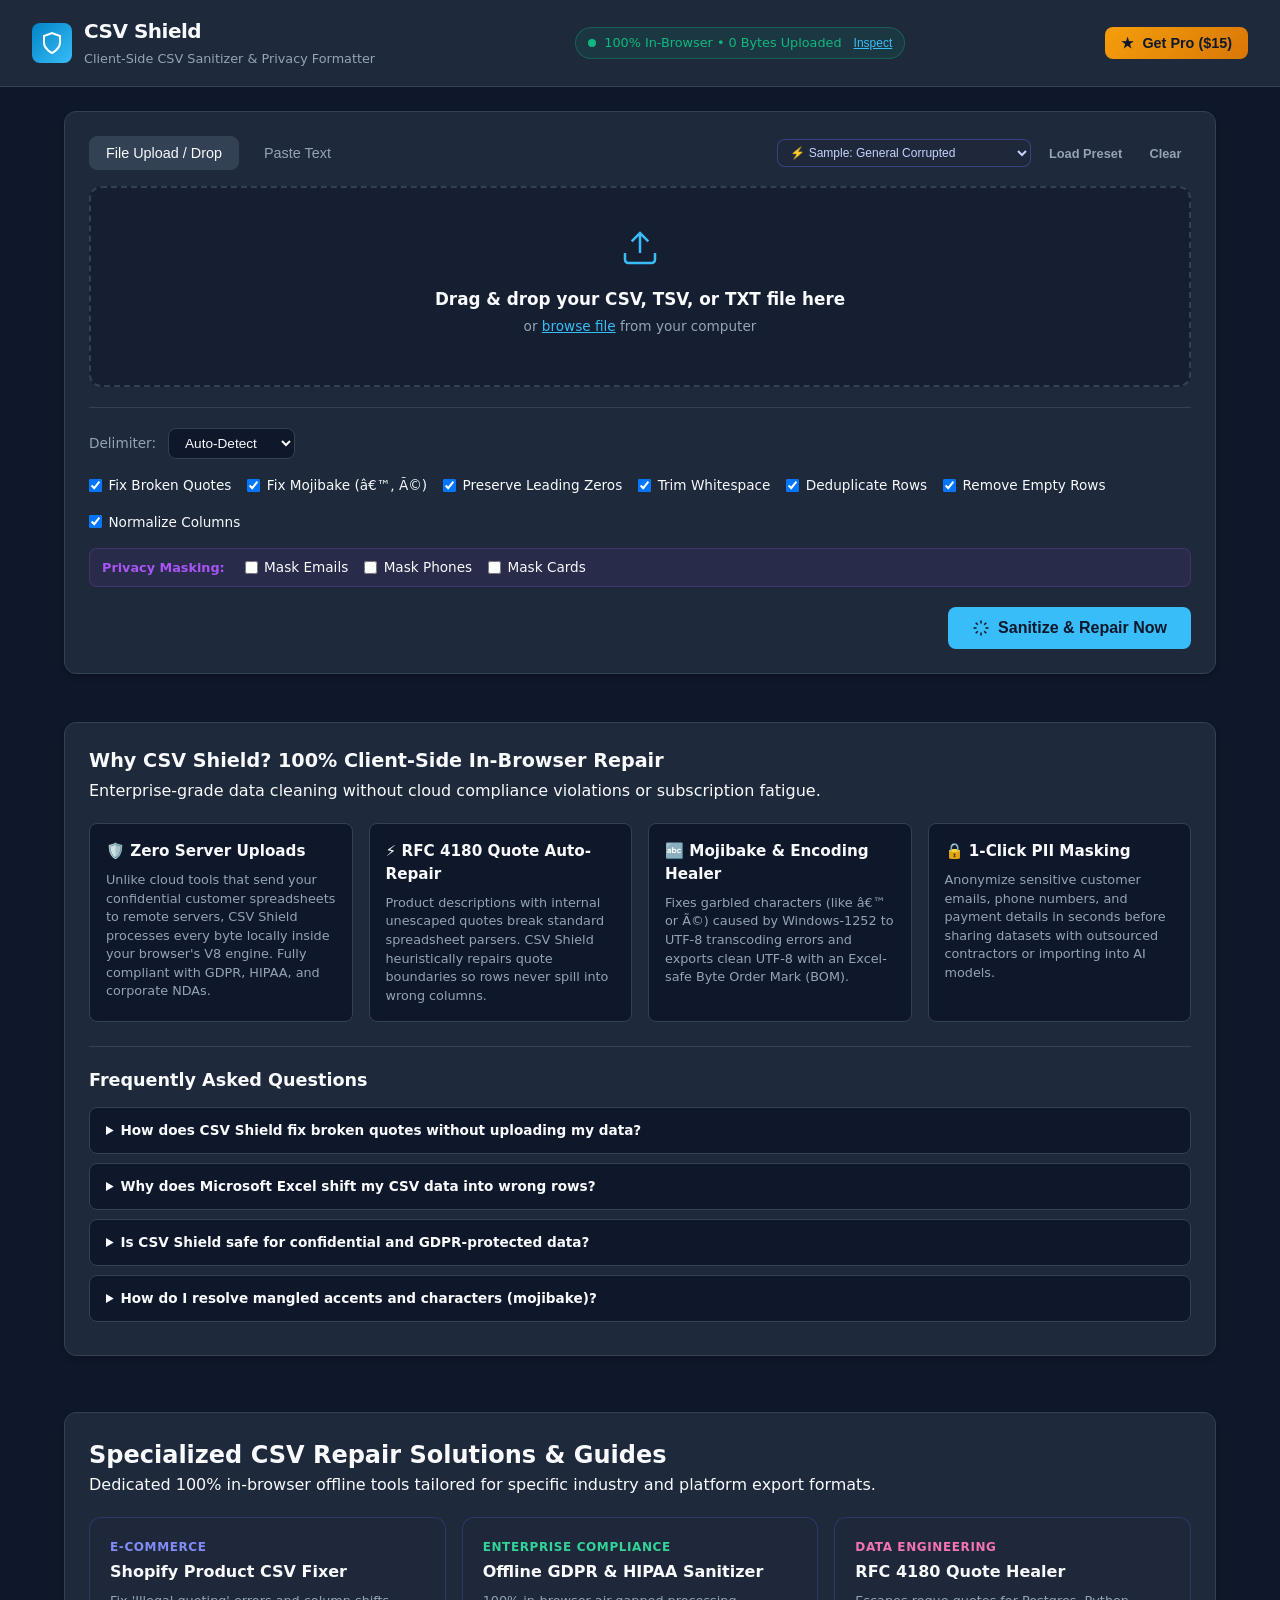
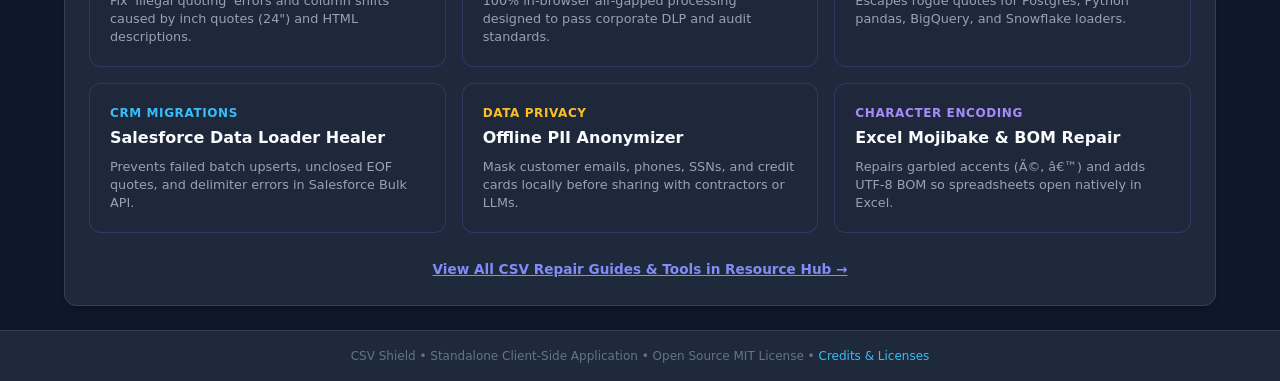
==== index.html @ fc28eeb5 "CSV Shield package as received" ====
<!DOCTYPE html>
<html lang="en">
<head>
  <meta charset="UTF-8">
  <meta name="viewport" content="width=device-width, initial-scale=1.0">
  <title>CSV Shield — 100% Client-Side CSV Cleaner, Quote Fixer & PII Anonymizer</title>
  <meta name="description" content="Free, 100% in-browser CSV sanitizer. Automatically fix broken unescaped quotes (RFC 4180), repair mismatched delimiters, fix encoding/mojibake, and anonymize PII with zero server uploads and zero privacy risk.">
  <meta name="keywords" content="csv fixer, unescaped quotes csv, fix broken csv, rfc 4180 parser, clean csv online, client side csv cleaner, anonymize csv, csv pii mask, fix excel csv shift, mojibake fixer, offline csv tool">
  <meta name="author" content="CSV Shield">
  <meta name="robots" content="index, follow, max-snippet:-1, max-image-preview:large, max-video-preview:-1">
  <link rel="canonical" href="https://irisresearcher.github.io/csv-sanitizer/">
  <link rel="icon" type="image/svg+xml" href="data:image/svg+xml,<svg xmlns='http://www.w3.org/2000/svg' viewBox='0 0 24 24' fill='%236366f1'><path d='M12 22s8-4 8-10V5l-8-3-8 3v7c0 6 8 10 8 10z'/></svg>">

  <!-- Open Graph / Social Sharing -->
  <meta property="og:type" content="website">
  <meta property="og:url" content="https://irisresearcher.github.io/csv-sanitizer/">
  <meta property="og:title" content="CSV Shield — 100% Client-Side CSV Cleaner & Quote Fixer">
  <meta property="og:description" content="Fix unescaped quotes, mismatched delimiters, and mask customer PII directly in your browser. Zero cloud uploads, zero privacy risk.">
  <meta property="og:image" content="og-image.png">
  <meta property="og:site_name" content="CSV Shield">

  <!-- Twitter / X Card -->
  <meta name="twitter:card" content="summary_large_image">
  <meta name="twitter:url" content="https://irisresearcher.github.io/csv-sanitizer/">
  <meta name="twitter:title" content="CSV Shield — 100% In-Browser CSV Sanitizer">
  <meta name="twitter:description" content="Zero cloud uploads. Fix broken quotes, column alignment, and anonymize PII in seconds directly in your browser.">
  <meta name="twitter:image" content="og-image.png">

  <!-- Schema.org JSON-LD (Search Engines & AI Engines) -->
  <script type="application/ld+json">
  {
    "@context": "https://schema.org",
    "@graph": [
      {
        "@type": "WebApplication",
        "@id": "https://irisresearcher.github.io/csv-sanitizer/#webapp",
        "name": "CSV Shield",
        "url": "https://irisresearcher.github.io/csv-sanitizer/",
        "applicationCategory": "BusinessApplication",
        "operatingSystem": "All (Web Browser PWA)",
        "description": "100% in-browser, private, offline CSV repair, deduplication, and PII anonymizer with zero cloud uploads.",
        "offers": [
          {
            "@type": "Offer",
            "price": "0",
            "priceCurrency": "USD",
            "name": "Free Web Tier"
          },
          {
            "@type": "Offer",
            "price": "15",
            "priceCurrency": "USD",
            "name": "Pro Lifetime License"
          }
        ],
        "featureList": [
          "RFC 4180 Unescaped Quote Auto-Repair",
          "Mismatched Delimiter Normalization",
          "Mojibake Character Encoding Resolution",
          "Automated PII Masking & Anonymization",
          "Zero-Cloud In-Browser Local Memory Execution",
          "Excel-Safe UTF-8 BOM CSV Export",
          "Export to JSON, Markdown, and SQL"
        ]
      },
      {
        "@type": "FAQPage",
        "@id": "https://irisresearcher.github.io/csv-sanitizer/#faq",
        "mainEntity": [
          {
            "@type": "Question",
            "name": "How does CSV Shield fix broken quotes without uploading files?",
            "acceptedAnswer": {
              "@type": "Answer",
              "text": "CSV Shield executes entirely within your browser's local JavaScript engine and Web Workers. It analyzes raw text lines using RFC 4180 heuristic regex matching to identify internal quotes in cells without ever transmitting data over the Internet."
            }
          },
          {
            "@type": "Question",
            "name": "Why does Microsoft Excel shift my CSV data into wrong rows?",
            "acceptedAnswer": {
              "@type": "Answer",
              "text": "When a CSV field contains an unescaped double quote (e.g., in product descriptions or addresses), standard spreadsheet parsers interpret the quote as the beginning of a multiline cell. This causes the remainder of the row to spill into subsequent columns or lines. CSV Shield automatically detects and escapes these internal quotes."
            }
          },
          {
            "@type": "Question",
            "name": "Is CSV Shield safe for confidential and GDPR-protected data?",
            "acceptedAnswer": {
              "@type": "Answer",
              "text": "Yes. Because CSV Shield does not use any cloud servers, backends, or third-party telemetry, your data never leaves your computer. It fully complies with GDPR, HIPAA, and strict corporate non-disclosure agreements."
            }
          },
          {
            "@type": "Question",
            "name": "How can I fix mangled accents and weird characters (mojibake) in my CSV?",
            "acceptedAnswer": {
              "@type": "Answer",
              "text": "Mangled characters like â€™ or Ã© occur when Windows-1252 files are opened as UTF-8. CSV Shield contains a built-in character encoding healer that normalizes these common corruption sequences back to clean UTF-8 with an Excel-safe BOM."
            }
          }
        ]
      }
    ]
  }
  </script>
  <link rel="stylesheet" href="style.css">
</head>
<body>
  <!-- Header -->
  <header class="app-header">
    <div class="logo-area">
      <div class="shield-icon">
        <svg width="24" height="24" viewBox="0 0 24 24" fill="none" stroke="currentColor" stroke-width="2">
          <path d="M12 22s8-4 8-10V5l-8-3-8 3v7c0 6 8 10 8 10z"/>
        </svg>
      </div>
      <div>
        <h1>CSV Shield</h1>
        <span class="tagline">Client-Side CSV Sanitizer & Privacy Formatter</span>
      </div>
    </div>
    <div class="privacy-badge">
      <span class="live-dot"></span>
      <span class="badge-text">100% In-Browser • 0 Bytes Uploaded</span>
      <button id="btn-show-inspector" class="badge-action" title="View live network traffic proof">Inspect</button>
    </div>
    <div class="header-actions">
      <button id="btn-pro-modal" class="btn btn-pro">
        <span class="star-icon">★</span> Get Pro ($15)
      </button>
    </div>
  </header>

  <!-- Main Container -->
  <main class="app-main">
    <!-- Top Control Bar -->
    <section class="card input-section">
      <div class="tab-header">
        <div class="tabs">
          <button id="tab-file" class="tab-btn active">File Upload / Drop</button>
          <button id="tab-paste" class="tab-btn">Paste Text</button>
        </div>
        <div class="sample-actions" style="display: flex; align-items: center; gap: 0.5rem;">
          <select id="select-sample-preset" class="select-input select-sm" style="background: rgba(30, 41, 59, 0.9); border: 1px solid rgba(99, 102, 241, 0.4); color: #c7d2fe; border-radius: 8px; padding: 5px 8px; font-size: 0.75rem; cursor: pointer;">
            <option value="corrupted">⚡ Sample: General Corrupted</option>
            <option value="shopify">🛍️ Sample: Shopify Catalog (Quotes)</option>
            <option value="salesforce">💼 Sample: Salesforce CRM (PII)</option>
            <option value="finance">💶 Sample: Finance Ledger (Mojibake)</option>
            <option value="stress">🚀 Sample: 100-Row Stress Benchmark</option>
          </select>
          <button id="btn-load-sample" class="btn btn-ghost btn-sm">Load Preset</button>
          <button id="btn-clear" class="btn btn-ghost btn-sm">Clear</button>
        </div>
      </div>

      <!-- File Drop View -->
      <div id="view-file" class="tab-view active">
        <div id="dropzone" class="dropzone">
          <svg class="drop-icon" width="40" height="40" viewBox="0 0 24 24" fill="none" stroke="currentColor" stroke-width="1.5">
            <path d="M21 15v4a2 2 0 0 1-2 2H5a2 2 0 0 1-2-2v-4M17 8l-5-5-5 5M12 3v12"/>
          </svg>
          <p class="drop-title">Drag & drop your CSV, TSV, or TXT file here</p>
          <p class="drop-sub">or <label for="file-input" class="file-label">browse file</label> from your computer</p>
          <input type="file" id="file-input" accept=".csv,.tsv,.txt" style="display: none;">
          <p class="file-chosen" id="file-name-display"></p>
        </div>
      </div>

      <!-- Paste Text View -->
      <div id="view-paste" class="tab-view">
        <textarea id="paste-input" class="raw-textarea" placeholder="Paste your raw CSV, TSV, or spreadsheet export here..."></textarea>
      </div>

      <!-- Options Row -->
      <div class="options-container">
        <div class="option-group">
          <label class="option-label" for="select-delimiter">Delimiter:</label>
          <select id="select-delimiter" class="select-input">
            <option value="auto">Auto-Detect</option>
            <option value=",">Comma (,)</option>
            <option value=";">Semicolon (;)</option>
            <option value="&#9;">Tab (\t)</option>
            <option value="|">Pipe (|)</option>
          </select>
        </div>

        <div class="checkbox-group">
          <label class="check-item" title="Repairs stray unescaped quotes inside quoted text (RFC 4180)">
            <input type="checkbox" id="chk-quotes" checked> Fix Broken Quotes
          </label>
          <label class="check-item" title="Auto-repairs garbled characters (â€™, Ã©, etc.) from Windows-1252 / UTF-8 mismatches">
            <input type="checkbox" id="chk-mojibake" checked> Fix Mojibake (â€™, Ã©)
          </label>
          <label class="check-item" title="Preserves numeric codes like 07030, 00142 so Excel doesn't truncate them">
            <input type="checkbox" id="chk-zeros" checked> Preserve Leading Zeros
          </label>
          <label class="check-item" title="Removes leading and trailing whitespace from each cell">
            <input type="checkbox" id="chk-whitespace" checked> Trim Whitespace
          </label>
          <label class="check-item" title="Removes completely duplicate rows">
            <input type="checkbox" id="chk-dedupe" checked> Deduplicate Rows
          </label>
          <label class="check-item" title="Removes completely blank lines">
            <input type="checkbox" id="chk-empty" checked> Remove Empty Rows
          </label>
          <label class="check-item" title="Pads missing columns to match header count">
            <input type="checkbox" id="chk-normalize" checked> Normalize Columns
          </label>
        </div>

        <div class="checkbox-group pii-group">
          <span class="pii-tag">Privacy Masking:</span>
          <label class="check-item" title="Replaces email with j***@domain.com">
            <input type="checkbox" id="chk-mask-email"> Mask Emails
          </label>
          <label class="check-item" title="Replaces phone with (***) ***-1234">
            <input type="checkbox" id="chk-mask-phone"> Mask Phones
          </label>
          <label class="check-item" title="Replaces 16-digit cards with ****-****-****-1234">
            <input type="checkbox" id="chk-mask-card"> Mask Cards
          </label>
        </div>
      </div>

      <div class="action-row">
        <button id="btn-sanitize" class="btn btn-primary btn-lg">
          <svg width="18" height="18" viewBox="0 0 24 24" fill="none" stroke="currentColor" stroke-width="2">
            <path d="M12 2v4M12 18v4M4.93 4.93l2.83 2.83M16.24 16.24l2.83 2.83M2 12h4M18 12h4M4.93 19.07l2.83-2.83M16.24 7.76l2.83-2.83"/>
          </svg>
          Sanitize & Repair Now
        </button>
      </div>
    </section>

    <!-- Results Section (hidden until processed) -->
    <section id="results-section" class="card results-section" style="display: none;">
      <div class="results-header">
        <div class="stats-grid">
          <div class="stat-card">
            <span class="stat-value" id="stat-input-rows">0</span>
            <span class="stat-label">Input Rows</span>
          </div>
          <div class="stat-card">
            <span class="stat-value text-accent" id="stat-output-rows">0</span>
            <span class="stat-label">Clean Rows</span>
          </div>
          <div class="stat-card">
            <span class="stat-value text-success" id="stat-repaired">0</span>
            <span class="stat-label">Quotes Repaired</span>
          </div>
          <div class="stat-card">
            <span class="stat-value text-blue" id="stat-mojibake">0</span>
            <span class="stat-label">Mojibake Fixed</span>
          </div>
          <div class="stat-card">
            <span class="stat-value text-cyan" id="stat-zeros">0</span>
            <span class="stat-label">Zeros Preserved</span>
          </div>
          <div class="stat-card">
            <span class="stat-value text-warning" id="stat-deduped">0</span>
            <span class="stat-label">Duplicates Stripped</span>
          </div>
          <div class="stat-card">
            <span class="stat-value text-purple" id="stat-pii">0</span>
            <span class="stat-label">PII Masked</span>
          </div>
          <div class="stat-card">
            <span class="stat-value" id="stat-time">0 ms</span>
            <span class="stat-label">Local Processing Time</span>
          </div>
        </div>

        <!-- Export Toolbar -->
        <div class="export-bar">
          <button id="btn-export-csv" class="btn btn-export" title="Standard RFC 4180 CSV export">
            <svg width="16" height="16" viewBox="0 0 24 24" fill="none" stroke="currentColor" stroke-width="2"><path d="M21 15v4a2 2 0 0 1-2 2H5a2 2 0 0 1-2-2v-4M7 10l5 5 5-5M12 15V3"/></svg>
            Clean CSV
          </button>
          <button id="btn-export-excel" class="btn btn-export btn-excel-accent" title="Export CSV with UTF-8 BOM byte-order mark for seamless Microsoft Excel opening">
            <svg width="16" height="16" viewBox="0 0 24 24" fill="none" stroke="currentColor" stroke-width="2"><path d="M14 2H6a2 2 0 0 0-2 2v16a2 2 0 0 0 2 2h12a2 2 0 0 0 2-2V8z"/><polyline points="14 2 14 8 20 8"/><line x1="16" y1="13" x2="8" y2="13"/><line x1="16" y1="17" x2="8" y2="17"/><polyline points="10 9 9 9 8 9"/></svg>
            Excel CSV (BOM)
          </button>
          <button id="btn-export-json" class="btn btn-export">JSON</button>
          <button id="btn-export-md" class="btn btn-export">Markdown</button>
          <button id="btn-export-sql" class="btn btn-export">SQL INSERTs</button>
          <button id="btn-copy" class="btn btn-secondary">
            <span id="copy-btn-text">Copy CSV</span>
          </button>
        </div>
      </div>

      <!-- Preview Controls -->
      <div class="preview-controls">
        <input type="text" id="filter-input" class="search-input" placeholder="Search preview rows...">
        <div class="diff-legend">
          <span class="legend-title">Visual Diff:</span>
          <span class="legend-pill pill-repaired" title="Cell had broken quotes repaired">● Quote Repaired</span>
          <span class="legend-pill pill-mojibake" title="Cell had garbled encoding repaired">● Mojibake Fixed</span>
          <span class="legend-pill pill-masked" title="Sensitive PII masked">● PII Masked</span>
          <span class="legend-pill pill-zeros" title="Leading zero retained">● Zero Preserved</span>
        </div>
        <div class="pagination-info" id="pagination-info">Showing rows 1 - 50 of 0</div>
      </div>

      <!-- Table Preview -->
      <div class="table-container">
        <table id="preview-table" class="data-table">
          <thead id="table-head"></thead>
          <tbody id="table-body"></tbody>
        </table>
      </div>

      <!-- Pagination Toolbar -->
      <div class="pagination-toolbar" style="display: flex; align-items: center; justify-content: space-between; margin-top: 1rem; flex-wrap: wrap; gap: 0.75rem; padding-top: 0.75rem; border-top: 1px solid rgba(255, 255, 255, 0.08);">
        <div style="display: flex; align-items: center; gap: 0.5rem; font-size: 0.85rem; color: #94a3b8;">
          <span>Rows per page:</span>
          <select id="select-page-size" class="select-input select-sm" style="background: rgba(30, 41, 59, 0.9); border: 1px solid rgba(99, 102, 241, 0.4); color: #c7d2fe; border-radius: 6px; padding: 4px 8px; font-size: 0.8rem; cursor: pointer;">
            <option value="25">25</option>
            <option value="50" selected>50</option>
            <option value="100">100</option>
            <option value="all">All</option>
          </select>
        </div>
        <div style="display: flex; align-items: center; gap: 0.5rem;">
          <button id="btn-page-prev" class="btn btn-ghost btn-sm" disabled>‹ Previous</button>
          <span id="page-indicator" style="font-size: 0.85rem; font-weight: 600; color: #cbd5e1; min-width: 90px; text-align: center;">Page 1 of 1</span>
          <button id="btn-page-next" class="btn btn-ghost btn-sm" disabled>Next ›</button>
        </div>
      </div>
    </section>

    <!-- SEO & Knowledge Base Section (Search Engines & AI Crawler Directives) -->
    <section class="card seo-knowledge-section">
      <div class="seo-header">
        <h2>Why CSV Shield? 100% Client-Side In-Browser Repair</h2>
        <p class="text-muted">Enterprise-grade data cleaning without cloud compliance violations or subscription fatigue.</p>
      </div>
      <div class="seo-grid">
        <div class="seo-card">
          <h3>🛡️ Zero Server Uploads</h3>
          <p>Unlike cloud tools that send your confidential customer spreadsheets to remote servers, CSV Shield processes every byte locally inside your browser's V8 engine. Fully compliant with GDPR, HIPAA, and corporate NDAs.</p>
        </div>
        <div class="seo-card">
          <h3>⚡ RFC 4180 Quote Auto-Repair</h3>
          <p>Product descriptions with internal unescaped quotes break standard spreadsheet parsers. CSV Shield heuristically repairs quote boundaries so rows never spill into wrong columns.</p>
        </div>
        <div class="seo-card">
          <h3>🔤 Mojibake & Encoding Healer</h3>
          <p>Fixes garbled characters (like â€™ or Ã©) caused by Windows-1252 to UTF-8 transcoding errors and exports clean UTF-8 with an Excel-safe Byte Order Mark (BOM).</p>
        </div>
        <div class="seo-card">
          <h3>🔒 1-Click PII Masking</h3>
          <p>Anonymize sensitive customer emails, phone numbers, and payment details in seconds before sharing datasets with outsourced contractors or importing into AI models.</p>
        </div>
      </div>

      <!-- FAQ Section -->
      <div class="faq-accordion">
        <h3>Frequently Asked Questions</h3>
        <details class="faq-item">
          <summary>How does CSV Shield fix broken quotes without uploading my data?</summary>
          <p>CSV Shield executes entirely within your browser's local JavaScript engine and Web Workers. It analyzes raw text lines using RFC 4180 heuristic regex matching to identify internal quotes in cells without ever transmitting data over the Internet.</p>
        </details>
        <details class="faq-item">
          <summary>Why does Microsoft Excel shift my CSV data into wrong rows?</summary>
          <p>When a CSV field contains an unescaped double quote, standard spreadsheet parsers interpret it as the start of an open multiline block. This shifts the rest of the row into subsequent cells. CSV Shield identifies and escapes internal quotes automatically.</p>
        </details>
        <details class="faq-item">
          <summary>Is CSV Shield safe for confidential and GDPR-protected data?</summary>
          <p>Yes. CSV Shield has zero cloud backends, zero analytics beacons, and zero telemetry. You can disconnect your Wi-Fi or turn on Airplane Mode and the app continues working completely offline.</p>
        </details>
        <details class="faq-item">
          <summary>How do I resolve mangled accents and characters (mojibake)?</summary>
          <p>Mangled characters occur when legacy systems export Windows-1252 files opened as UTF-8. CSV Shield contains a multi-byte heuristic table that automatically repairs common corrupt sequences and prepends an Excel-compatible UTF-8 BOM.</p>
        </details>
      </div>
    </section>

    <!-- Specialized Use Cases & Programmatic Landing Pages Grid -->
    <section class="card seo-use-cases-section" style="margin-top: 2rem;">
      <div class="section-title-wrap">
        <h2>Specialized CSV Repair Solutions & Guides</h2>
        <p class="section-subtitle">Dedicated 100% in-browser offline tools tailored for specific industry and platform export formats.</p>
      </div>
      <div class="use-cases-grid" style="display: grid; grid-template-columns: repeat(auto-fit, minmax(280px, 1fr)); gap: 1rem; margin-top: 1.25rem;">
        <a href="fix-shopify-csv-quotes.html" class="use-case-card" style="padding: 1.25rem; border-radius: 12px; background: rgba(30, 41, 59, 0.7); border: 1px solid rgba(99, 102, 241, 0.25); text-decoration: none; color: inherit; display: block; transition: all 0.2s ease;">
          <span style="font-size: 0.75rem; font-weight: 700; color: #818cf8; text-transform: uppercase; letter-spacing: 0.05em; display: block; margin-bottom: 0.25rem;">E-Commerce</span>
          <strong style="display: block; font-size: 1rem; color: #f8fafc; margin-bottom: 0.5rem;">Shopify Product CSV Fixer</strong>
          <p style="font-size: 0.8rem; color: #94a3b8; line-height: 1.4; margin: 0;">Fix 'Illegal quoting' errors and column shifts caused by inch quotes (24") and HTML descriptions.</p>
        </a>
        <a href="offline-gdpr-csv-sanitizer.html" class="use-case-card" style="padding: 1.25rem; border-radius: 12px; background: rgba(30, 41, 59, 0.7); border: 1px solid rgba(99, 102, 241, 0.25); text-decoration: none; color: inherit; display: block; transition: all 0.2s ease;">
          <span style="font-size: 0.75rem; font-weight: 700; color: #34d399; text-transform: uppercase; letter-spacing: 0.05em; display: block; margin-bottom: 0.25rem;">Enterprise Compliance</span>
          <strong style="display: block; font-size: 1rem; color: #f8fafc; margin-bottom: 0.5rem;">Offline GDPR & HIPAA Sanitizer</strong>
          <p style="font-size: 0.8rem; color: #94a3b8; line-height: 1.4; margin: 0;">100% in-browser air-gapped processing designed to pass corporate DLP and audit standards.</p>
        </a>
        <a href="fix-unescaped-quotes-rfc4180.html" class="use-case-card" style="padding: 1.25rem; border-radius: 12px; background: rgba(30, 41, 59, 0.7); border: 1px solid rgba(99, 102, 241, 0.25); text-decoration: none; color: inherit; display: block; transition: all 0.2s ease;">
          <span style="font-size: 0.75rem; font-weight: 700; color: #f472b6; text-transform: uppercase; letter-spacing: 0.05em; display: block; margin-bottom: 0.25rem;">Data Engineering</span>
          <strong style="display: block; font-size: 1rem; color: #f8fafc; margin-bottom: 0.5rem;">RFC 4180 Quote Healer</strong>
          <p style="font-size: 0.8rem; color: #94a3b8; line-height: 1.4; margin: 0;">Escapes rogue quotes for Postgres, Python pandas, BigQuery, and Snowflake loaders.</p>
        </a>
        <a href="salesforce-csv-loader-quote-fix.html" class="use-case-card" style="padding: 1.25rem; border-radius: 12px; background: rgba(30, 41, 59, 0.7); border: 1px solid rgba(99, 102, 241, 0.25); text-decoration: none; color: inherit; display: block; transition: all 0.2s ease;">
          <span style="font-size: 0.75rem; font-weight: 700; color: #38bdf8; text-transform: uppercase; letter-spacing: 0.05em; display: block; margin-bottom: 0.25rem;">CRM Migrations</span>
          <strong style="display: block; font-size: 1rem; color: #f8fafc; margin-bottom: 0.5rem;">Salesforce Data Loader Healer</strong>
          <p style="font-size: 0.8rem; color: #94a3b8; line-height: 1.4; margin: 0;">Prevents failed batch upserts, unclosed EOF quotes, and delimiter errors in Salesforce Bulk API.</p>
        </a>
        <a href="offline-pii-masker-csv.html" class="use-case-card" style="padding: 1.25rem; border-radius: 12px; background: rgba(30, 41, 59, 0.7); border: 1px solid rgba(99, 102, 241, 0.25); text-decoration: none; color: inherit; display: block; transition: all 0.2s ease;">
          <span style="font-size: 0.75rem; font-weight: 700; color: #fbbf24; text-transform: uppercase; letter-spacing: 0.05em; display: block; margin-bottom: 0.25rem;">Data Privacy</span>
          <strong style="display: block; font-size: 1rem; color: #f8fafc; margin-bottom: 0.5rem;">Offline PII Anonymizer</strong>
          <p style="font-size: 0.8rem; color: #94a3b8; line-height: 1.4; margin: 0;">Mask customer emails, phones, SSNs, and credit cards locally before sharing with contractors or LLMs.</p>
        </a>
        <a href="fix-excel-mojibake-utf8.html" class="use-case-card" style="padding: 1.25rem; border-radius: 12px; background: rgba(30, 41, 59, 0.7); border: 1px solid rgba(99, 102, 241, 0.25); text-decoration: none; color: inherit; display: block; transition: all 0.2s ease;">
          <span style="font-size: 0.75rem; font-weight: 700; color: #a78bfa; text-transform: uppercase; letter-spacing: 0.05em; display: block; margin-bottom: 0.25rem;">Character Encoding</span>
          <strong style="display: block; font-size: 1rem; color: #f8fafc; margin-bottom: 0.5rem;">Excel Mojibake & BOM Repair</strong>
          <p style="font-size: 0.8rem; color: #94a3b8; line-height: 1.4; margin: 0;">Repairs garbled accents (Ã©, â€™) and adds UTF-8 BOM so spreadsheets open natively in Excel.</p>
        </a>
      </div>
      <div style="text-align: center; margin-top: 1.5rem;">
        <a href="seo-hub.html" style="font-size: 0.85rem; font-weight: 600; color: #818cf8; text-decoration: underline;">View All CSV Repair Guides & Tools in Resource Hub →</a>
      </div>
    </section>
  </main>

  <!-- Network Inspector Drawer / Modal -->
  <div id="inspector-modal" class="modal-backdrop" style="display: none;">
    <div class="modal card">
      <div class="modal-header">
        <h3>Live Network Traffic Inspector</h3>
        <button id="btn-close-inspector" class="btn-close">&times;</button>
      </div>
      <div class="modal-body">
        <p class="inspector-desc">This live monitor verifies that CSV Shield operates 100% in local memory using the Web Crypto and Web Worker APIs without outbound requests.</p>
        <div class="inspector-metrics">
          <div class="metric-row">
            <span>Outbound Network Requests:</span>
            <strong class="text-success">0</strong>
          </div>
          <div class="metric-row">
            <span>Data Transmitted to Cloud:</span>
            <strong class="text-success">0.00 KB</strong>
          </div>
          <div class="metric-row">
            <span>Runtime Execution Mode:</span>
            <strong>Local Client (Browser DOM / JS Engine)</strong>
          </div>
          <div class="metric-row">
            <span>External CDNs / Telemetry:</span>
            <strong class="text-success">Disabled (Zero 3rd-Party Scripts)</strong>
          </div>
        </div>
      </div>
    </div>
  </div>

  <!-- Pro Upgrade Modal -->
  <div id="pro-modal" class="modal-backdrop" style="display: none;">
    <div class="modal card pro-card">
      <div class="modal-header">
        <div class="pro-header-badge">★ PRO EDITION</div>
        <button id="btn-close-pro" class="btn-close">&times;</button>
      </div>
      <div class="modal-body">
        <h2>CSV Shield Pro (Lifetime License)</h2>
        <p class="pro-tagline">Supercharge your offline data pipelines with zero subscription fees.</p>
        
        <ul class="pro-perks">
          <li>✓ <strong>Multi-File Batch Mode</strong>: Drag and drop entire folders of 100+ CSVs for automated background cleaning.</li>
          <li>✓ <strong>Custom Regex Rules</strong>: Define proprietary business rules and phone/address format transformers.</li>
          <li>✓ <strong>Unlimited Gigabyte Streaming</strong>: Clean files up to 2GB via multithreaded chunked Web Workers.</li>
          <li>✓ <strong>Native Excel (.xlsx) Export</strong>: One-click conversion to Microsoft Excel workbooks.</li>
          <li>✓ <strong>Offline Desktop App PWA</strong>: Installable standalone app for Windows and Mac.</li>
        </ul>

        <div class="pricing-box">
          <div class="price-amount">$15 <span class="price-period">one-time / lifetime updates</span></div>
          <p class="payout-note">Secure checkout via Lemon Squeezy • Instant license key delivery</p>
        </div>

        <a id="btn-checkout-link" href="https://yourstore.lemonsqueezy.com/checkout/buy/pro-license-placeholder" target="_blank" class="btn btn-pro btn-block">
          Upgrade to Pro for $15
        </a>
      </div>
    </div>
  </div>

  <footer class="app-footer">
    <p>CSV Shield • Standalone Client-Side Application • Open Source MIT License • <a href="CREDITS.md" target="_blank">Credits & Licenses</a></p>
  </footer>

  <script src="engine.js"></script>
  <script src="app.js"></script>
</body>
</html>
---- style.css ----
:root {
  --bg-primary: #0f172a;
  --bg-secondary: #1e293b;
  --bg-tertiary: #334155;
  --text-primary: #f8fafc;
  --text-secondary: #94a3b8;
  --text-muted: #64748b;
  --accent: #38bdf8;
  --accent-hover: #0ea5e9;
  --success: #10b981;
  --warning: #f59e0b;
  --danger: #ef4444;
  --purple: #a855f7;
  --border: #334155;
  --radius: 8px;
  --radius-lg: 12px;
  --font-sans: system-ui, -apple-system, BlinkMacSystemFont, 'Segoe UI', Roboto, sans-serif;
  --font-mono: 'SFMono-Regular', Consolas, 'Liberation Mono', Menlo, monospace;
}

* {
  box-sizing: border-box;
  margin: 0;
  padding: 0;
}

body {
  font-family: var(--font-sans);
  background-color: var(--bg-primary);
  color: var(--text-primary);
  line-height: 1.5;
  min-height: 100vh;
  display: flex;
  flex-direction: column;
}

/* Header */
.app-header {
  display: flex;
  justify-content: space-between;
  align-items: center;
  padding: 1rem 2rem;
  background-color: var(--bg-secondary);
  border-bottom: 1px solid var(--border);
}

.logo-area {
  display: flex;
  align-items: center;
  gap: 0.75rem;
}

.shield-icon {
  background: linear-gradient(135deg, #0284c7, #38bdf8);
  color: white;
  padding: 8px;
  border-radius: var(--radius);
  display: flex;
  align-items: center;
  justify-content: center;
}

.logo-area h1 {
  font-size: 1.25rem;
  font-weight: 700;
  letter-spacing: -0.025em;
}

.tagline {
  font-size: 0.8rem;
  color: var(--text-secondary);
}

.privacy-badge {
  display: flex;
  align-items: center;
  gap: 0.5rem;
  background-color: rgba(16, 185, 129, 0.1);
  border: 1px solid rgba(16, 185, 129, 0.3);
  padding: 0.35rem 0.75rem;
  border-radius: 9999px;
  font-size: 0.8rem;
  color: var(--success);
}

.live-dot {
  width: 8px;
  height: 8px;
  background-color: var(--success);
  border-radius: 50%;
  animation: pulse 2s infinite;
}

@keyframes pulse {
  0% { opacity: 1; transform: scale(1); }
  50% { opacity: 0.4; transform: scale(1.1); }
  100% { opacity: 1; transform: scale(1); }
}

.badge-action {
  background: none;
  border: none;
  color: var(--accent);
  text-decoration: underline;
  cursor: pointer;
  font-size: 0.75rem;
  padding-left: 4px;
}

/* Cards & Layout */
.app-main {
  flex: 1;
  max-width: 1200px;
  width: 100%;
  margin: 0 auto;
  padding: 1.5rem;
  display: flex;
  flex-direction: column;
  gap: 1.5rem;
}

.card {
  background-color: var(--bg-secondary);
  border: 1px solid var(--border);
  border-radius: var(--radius-lg);
  padding: 1.5rem;
  box-shadow: 0 4px 6px -1px rgba(0, 0, 0, 0.2);
}

/* Tabs */
.tab-header {
  display: flex;
  justify-content: space-between;
  align-items: center;
  margin-bottom: 1rem;
}

.tabs {
  display: flex;
  gap: 0.5rem;
}

.tab-btn {
  background-color: transparent;
  color: var(--text-secondary);
  border: 1px solid transparent;
  padding: 0.5rem 1rem;
  border-radius: var(--radius);
  cursor: pointer;
  font-size: 0.9rem;
  font-weight: 500;
  transition: all 0.2s;
}

.tab-btn:hover {
  color: var(--text-primary);
  background-color: var(--bg-tertiary);
}

.tab-btn.active {
  color: var(--text-primary);
  background-color: var(--bg-tertiary);
  border-color: var(--border);
}

.tab-view {
  display: none;
}

.tab-view.active {
  display: block;
}

/* Dropzone */
.dropzone {
  border: 2px dashed var(--border);
  border-radius: var(--radius-lg);
  padding: 2.5rem 1.5rem;
  text-align: center;
  background-color: rgba(15, 23, 42, 0.5);
  cursor: pointer;
  transition: border-color 0.2s, background-color 0.2s;
}

.dropzone.dragover {
  border-color: var(--accent);
  background-color: rgba(56, 189, 248, 0.05);
}

.drop-icon {
  color: var(--accent);
  margin-bottom: 0.75rem;
}

.drop-title {
  font-size: 1.05rem;
  font-weight: 600;
  margin-bottom: 0.25rem;
}

.drop-sub {
  font-size: 0.85rem;
  color: var(--text-secondary);
}

.file-label {
  color: var(--accent);
  cursor: pointer;
  text-decoration: underline;
}

.file-chosen {
  margin-top: 0.5rem;
  font-size: 0.85rem;
  color: var(--success);
  font-weight: 500;
}

.raw-textarea {
  width: 100%;
  height: 180px;
  background-color: var(--bg-primary);
  border: 1px solid var(--border);
  border-radius: var(--radius);
  color: var(--text-primary);
  font-family: var(--font-mono);
  font-size: 0.85rem;
  padding: 0.75rem;
  resize: vertical;
}

/* Options */
.options-container {
  display: flex;
  flex-direction: column;
  gap: 1rem;
  margin-top: 1.25rem;
  padding-top: 1.25rem;
  border-top: 1px solid var(--border);
}

.option-group {
  display: flex;
  align-items: center;
  gap: 0.75rem;
}

.option-label {
  font-size: 0.85rem;
  font-weight: 500;
  color: var(--text-secondary);
}

.select-input {
  background-color: var(--bg-primary);
  border: 1px solid var(--border);
  color: var(--text-primary);
  padding: 0.4rem 0.75rem;
  border-radius: var(--radius);
  font-size: 0.85rem;
}

.checkbox-group {
  display: flex;
  flex-wrap: wrap;
  gap: 1rem;
}

.check-item {
  display: flex;
  align-items: center;
  gap: 0.4rem;
  font-size: 0.85rem;
  color: var(--text-primary);
  cursor: pointer;
  user-select: none;
}

.pii-group {
  background-color: rgba(168, 85, 247, 0.08);
  border: 1px solid rgba(168, 85, 247, 0.2);
  padding: 0.5rem 0.75rem;
  border-radius: var(--radius);
  align-items: center;
}

.pii-tag {
  font-size: 0.8rem;
  font-weight: 600;
  color: var(--purple);
  margin-right: 0.25rem;
}

.action-row {
  margin-top: 1.25rem;
  display: flex;
  justify-content: flex-end;
}

/* Buttons */
.btn {
  display: inline-flex;
  align-items: center;
  justify-content: center;
  gap: 0.5rem;
  padding: 0.5rem 1rem;
  border-radius: var(--radius);
  font-weight: 600;
  font-size: 0.9rem;
  cursor: pointer;
  border: none;
  transition: all 0.15s;
  text-decoration: none;
}

.btn-primary {
  background-color: var(--accent);
  color: #0f172a;
}

.btn-primary:hover {
  background-color: var(--accent-hover);
}

.btn-lg {
  padding: 0.75rem 1.5rem;
  font-size: 1rem;
}

.btn-ghost {
  background: transparent;
  color: var(--text-secondary);
}

.btn-ghost:hover {
  background-color: var(--bg-tertiary);
  color: var(--text-primary);
}

.btn-sm {
  padding: 0.3rem 0.6rem;
  font-size: 0.8rem;
}

.btn-secondary {
  background-color: var(--bg-tertiary);
  color: var(--text-primary);
}

.btn-secondary:hover {
  background-color: #475569;
}

.btn-pro {
  background: linear-gradient(135deg, #f59e0b, #d97706);
  color: #0f172a;
}

.btn-pro:hover {
  background: linear-gradient(135deg, #fbbf24, #f59e0b);
}

.btn-export {
  background-color: var(--bg-primary);
  border: 1px solid var(--border);
  color: var(--text-primary);
}

.btn-export:hover {
  border-color: var(--accent);
  color: var(--accent);
}

.btn-block {
  width: 100%;
}

/* Results & Stats */
.stats-grid {
  display: grid;
  grid-template-columns: repeat(auto-fit, minmax(130px, 1fr));
  gap: 0.75rem;
  margin-bottom: 1.25rem;
}

.stat-card {
  background-color: var(--bg-primary);
  padding: 0.75rem;
  border-radius: var(--radius);
  border: 1px solid var(--border);
  display: flex;
  flex-direction: column;
}

.stat-value {
  font-size: 1.35rem;
  font-weight: 700;
  font-family: var(--font-mono);
}

.stat-label {
  font-size: 0.75rem;
  color: var(--text-secondary);
}

.text-accent { color: var(--accent); }
.text-success { color: var(--success); }
.text-warning { color: var(--warning); }
.text-purple { color: var(--purple); }
.text-blue { color: #3b82f6; }
.text-cyan { color: #06b6d4; }

.export-bar {
  display: flex;
  flex-wrap: wrap;
  gap: 0.5rem;
  margin-bottom: 1.25rem;
  padding-bottom: 1rem;
  border-bottom: 1px solid var(--border);
}

.btn-excel-accent {
  background-color: #107c41;
  color: #ffffff;
  border-color: #0c5e31;
}

.btn-excel-accent:hover {
  background-color: #159c52;
  color: #ffffff;
  border-color: #159c52;
}

/* Diff Legend & Controls */
.preview-controls {
  display: flex;
  flex-wrap: wrap;
  justify-content: space-between;
  align-items: center;
  gap: 0.75rem;
  margin-bottom: 0.75rem;
}

.diff-legend {
  display: flex;
  align-items: center;
  flex-wrap: wrap;
  gap: 0.4rem;
  font-size: 0.75rem;
}

.legend-title {
  color: var(--text-secondary);
  font-weight: 600;
  margin-right: 0.2rem;
}

.legend-pill {
  padding: 0.15rem 0.5rem;
  border-radius: 9999px;
  font-size: 0.7rem;
  font-weight: 600;
  display: inline-flex;
  align-items: center;
}

.pill-repaired {
  background-color: rgba(34, 197, 94, 0.15);
  color: #4ade80;
  border: 1px solid rgba(34, 197, 94, 0.3);
}

.pill-mojibake {
  background-color: rgba(59, 130, 246, 0.15);
  color: #60a5fa;
  border: 1px solid rgba(59, 130, 246, 0.3);
}

.pill-masked {
  background-color: rgba(245, 158, 11, 0.15);
  color: #fbbf24;
  border: 1px solid rgba(245, 158, 11, 0.3);
}

.pill-zeros {
  background-color: rgba(6, 182, 212, 0.15);
  color: #22d3ee;
  border: 1px solid rgba(6, 182, 212, 0.3);
}

/* Cell Diff Highlights */
.cell-diff {
  position: relative;
  cursor: help;
}

.cell-diff-repaired {
  background-color: rgba(34, 197, 94, 0.12) !important;
  color: #86efac !important;
  border-left: 3px solid #22c55e !important;
}

.cell-diff-mojibake {
  background-color: rgba(59, 130, 246, 0.12) !important;
  color: #93c5fd !important;
  border-left: 3px solid #3b82f6 !important;
}

.cell-diff-masked {
  background-color: rgba(245, 158, 11, 0.12) !important;
  color: #fde047 !important;
  border-left: 3px solid #f59e0b !important;
}

.cell-diff-zeros {
  background-color: rgba(6, 182, 212, 0.12) !important;
  color: #67e8f9 !important;
  border-left: 3px solid #06b6d4 !important;
}

.cell-diff::after {
  content: attr(data-tooltip);
  position: absolute;
  bottom: 125%;
  left: 50%;
  transform: translateX(-50%);
  background-color: #0f172a;
  color: #f8fafc;
  padding: 0.35rem 0.65rem;
  border-radius: 4px;
  font-size: 0.72rem;
  font-family: var(--font-sans);
  white-space: nowrap;
  pointer-events: none;
  opacity: 0;
  transition: opacity 0.15s ease-in-out;
  border: 1px solid var(--border);
  box-shadow: 0 4px 6px -1px rgba(0, 0, 0, 0.5);
  z-index: 10;
}

.cell-diff:hover::after {
  opacity: 1;
}

.search-input {
  background-color: var(--bg-primary);
  border: 1px solid var(--border);
  color: var(--text-primary);
  padding: 0.4rem 0.75rem;
  border-radius: var(--radius);
  font-size: 0.85rem;
  width: 220px;
}

.pagination-info {
  font-size: 0.8rem;
  color: var(--text-secondary);
}

.table-container {
  overflow-x: auto;
  max-height: 400px;
  border: 1px solid var(--border);
  border-radius: var(--radius);
}

.data-table {
  width: 100%;
  border-collapse: collapse;
  font-size: 0.85rem;
  text-align: left;
}

.data-table th {
  background-color: var(--bg-primary);
  padding: 0.6rem 0.85rem;
  font-weight: 600;
  border-bottom: 2px solid var(--border);
  position: sticky;
  top: 0;
  z-index: 1;
  white-space: nowrap;
}

.data-table td {
  padding: 0.5rem 0.85rem;
  border-bottom: 1px solid var(--border);
  color: var(--text-primary);
  font-family: var(--font-mono);
  font-size: 0.8rem;
  white-space: nowrap;
}

.data-table tr:hover td {
  background-color: rgba(255, 255, 255, 0.02);
}

/* Modals */
.modal-backdrop {
  position: fixed;
  inset: 0;
  background-color: rgba(0, 0, 0, 0.7);
  display: flex;
  align-items: center;
  justify-content: center;
  z-index: 100;
  padding: 1rem;
}

.modal {
  max-width: 500px;
  width: 100%;
  background-color: var(--bg-secondary);
  border: 1px solid var(--border);
}

.modal-header {
  display: flex;
  justify-content: space-between;
  align-items: center;
  margin-bottom: 1rem;
}

.btn-close {
  background: none;
  border: none;
  font-size: 1.5rem;
  color: var(--text-secondary);
  cursor: pointer;
}

.inspector-desc {
  font-size: 0.85rem;
  color: var(--text-secondary);
  margin-bottom: 1rem;
}

.inspector-metrics {
  display: flex;
  flex-direction: column;
  gap: 0.75rem;
}

.metric-row {
  display: flex;
  justify-content: space-between;
  font-size: 0.85rem;
  padding: 0.5rem;
  background-color: var(--bg-primary);
  border-radius: var(--radius);
}

/* Pro Card */
.pro-card {
  border: 2px solid var(--warning);
}

.pro-header-badge {
  font-size: 0.75rem;
  font-weight: 700;
  background-color: var(--warning);
  color: #0f172a;
  padding: 0.2rem 0.5rem;
  border-radius: var(--radius);
}

.pro-card h2 {
  font-size: 1.35rem;
  margin-bottom: 0.25rem;
}

.pro-tagline {
  font-size: 0.85rem;
  color: var(--text-secondary);
  margin-bottom: 1rem;
}

.pro-perks {
  list-style: none;
  display: flex;
  flex-direction: column;
  gap: 0.5rem;
  font-size: 0.85rem;
  margin-bottom: 1.25rem;
}

.pricing-box {
  background-color: var(--bg-primary);
  border: 1px dashed var(--border);
  padding: 1rem;
  border-radius: var(--radius);
  text-align: center;
  margin-bottom: 1rem;
}

.price-amount {
  font-size: 1.75rem;
  font-weight: 700;
  color: var(--text-primary);
}

.price-period {
  font-size: 0.8rem;
  font-weight: 400;
  color: var(--text-secondary);
}

.payout-note {
  font-size: 0.75rem;
  color: var(--success);
  margin-top: 0.25rem;
}

/* Footer */
.app-footer {
  text-align: center;
  padding: 1rem;
  font-size: 0.75rem;
  color: var(--text-muted);
  border-top: 1px solid var(--border);
  background-color: var(--bg-secondary);
}

.app-footer a {
  color: var(--accent);
  text-decoration: none;
}

/* SEO & FAQ Knowledge Section */
.seo-knowledge-section {
  margin-top: 1.5rem;
}

.seo-header {
  margin-bottom: 1.25rem;
}

.seo-header h2 {
  font-size: 1.2rem;
  font-weight: 700;
  margin-bottom: 0.25rem;
}

.seo-grid {
  display: grid;
  grid-template-columns: repeat(auto-fit, minmax(240px, 1fr));
  gap: 1rem;
  margin-bottom: 1.5rem;
}

.seo-card {
  background-color: var(--bg-primary);
  border: 1px solid var(--border);
  border-radius: var(--radius);
  padding: 1rem;
}

.seo-card h3 {
  font-size: 0.95rem;
  margin-bottom: 0.5rem;
  color: var(--text-primary);
}

.seo-card p {
  font-size: 0.8rem;
  color: var(--text-secondary);
  line-height: 1.45;
}

.seo-card code {
  background-color: var(--bg-secondary);
  padding: 0.1rem 0.3rem;
  border-radius: 3px;
  font-family: var(--font-mono);
  font-size: 0.75rem;
}

.faq-accordion {
  border-top: 1px solid var(--border);
  padding-top: 1.25rem;
}

.faq-accordion h3 {
  font-size: 1.1rem;
  margin-bottom: 0.85rem;
}

.faq-item {
  background-color: var(--bg-primary);
  border: 1px solid var(--border);
  border-radius: var(--radius);
  padding: 0.75rem 1rem;
  margin-bottom: 0.6rem;
  font-size: 0.85rem;
}

.faq-item summary {
  font-weight: 600;
  cursor: pointer;
  color: var(--text-primary);
  outline: none;
}

.faq-item p {
  margin-top: 0.5rem;
  color: var(--text-secondary);
  line-height: 1.45;
  font-size: 0.8rem;
}
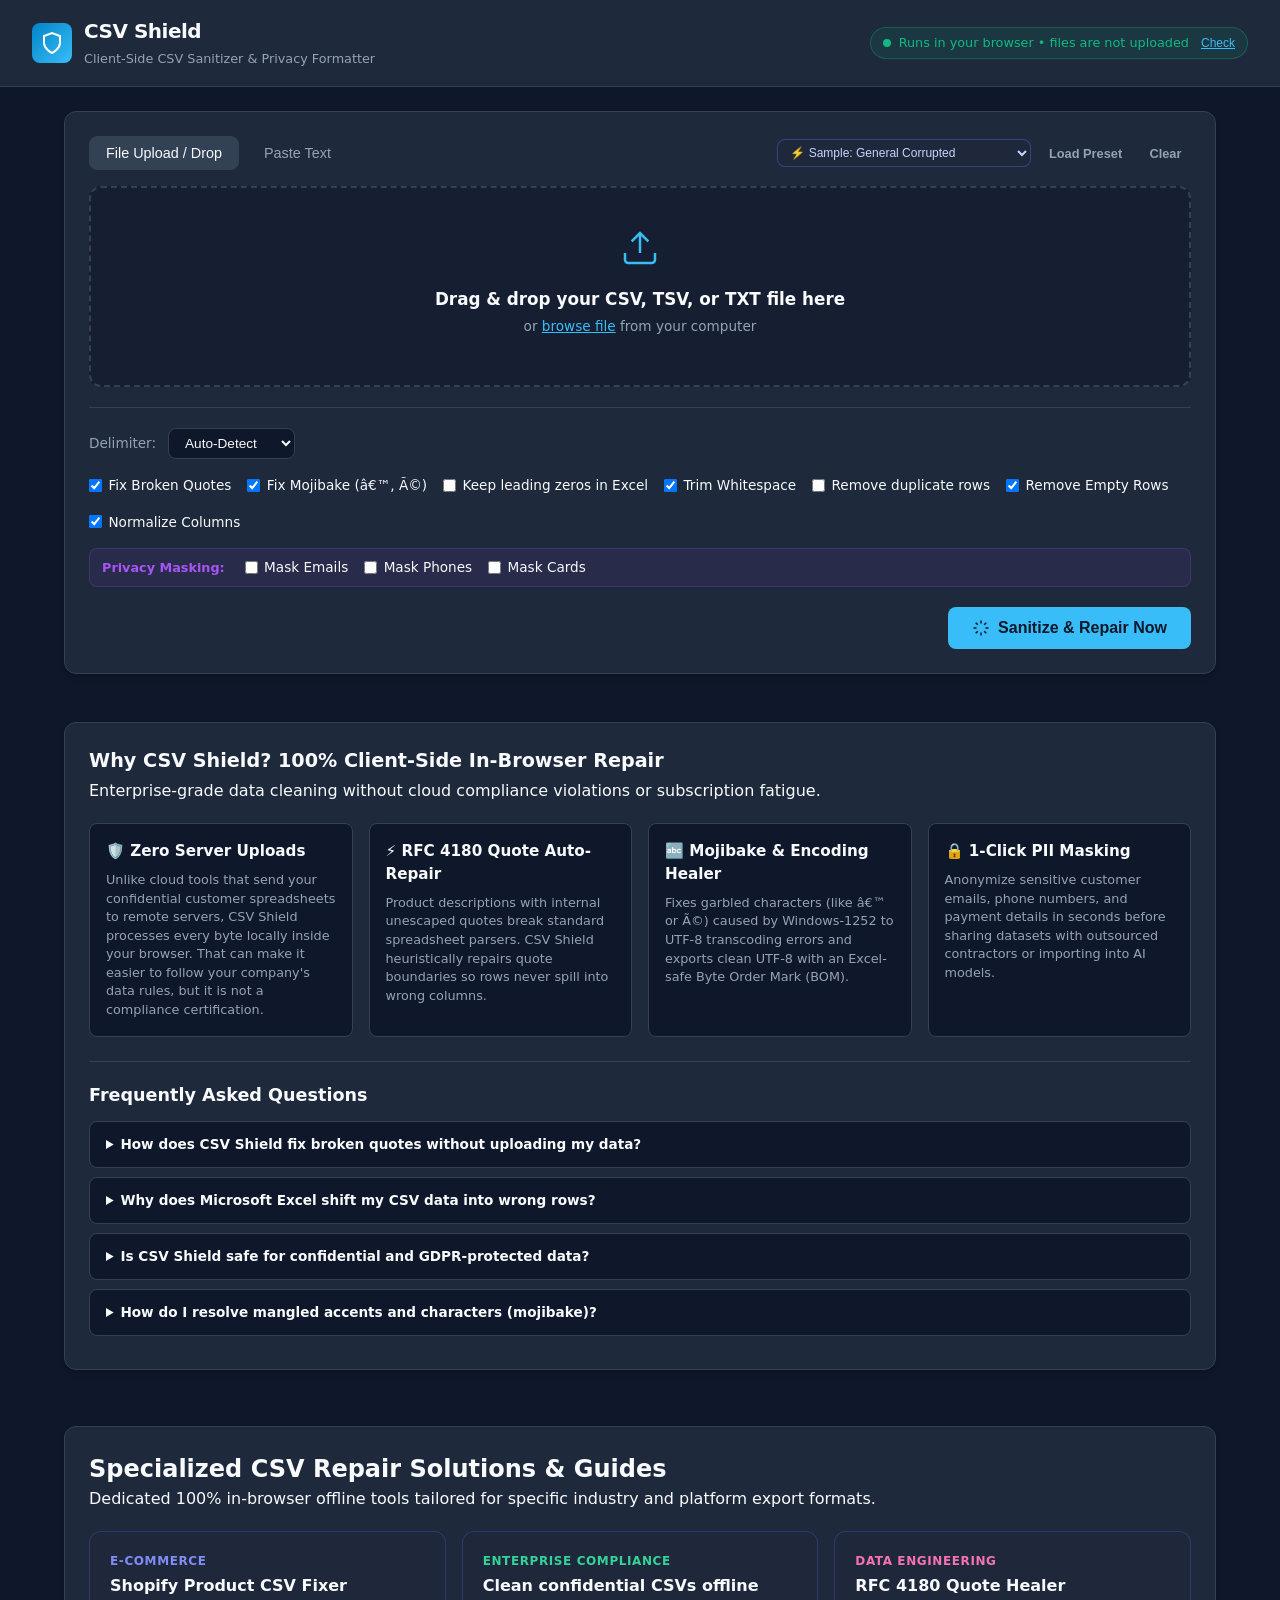
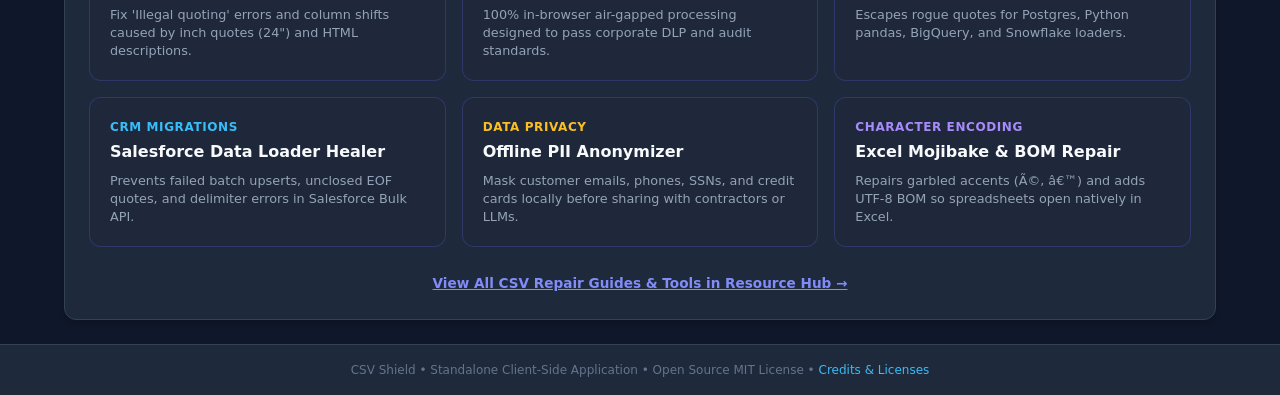
==== commit 57ba9bf7: "Engine fixes and an honest main page - Mojibake: real Windows-1252 round trip on suspicious runs ins" ====
--- a/index.html
+++ b/index.html
@@ -37,20 +37,14 @@
         "name": "CSV Shield",
         "url": "https://irisresearcher.github.io/csv-sanitizer/",
         "applicationCategory": "BusinessApplication",
-        "operatingSystem": "All (Web Browser PWA)",
+        "operatingSystem": "Any (web browser)",
         "description": "100% in-browser, private, offline CSV repair, deduplication, and PII anonymizer with zero cloud uploads.",
         "offers": [
           {
             "@type": "Offer",
             "price": "0",
             "priceCurrency": "USD",
-            "name": "Free Web Tier"
-          },
-          {
-            "@type": "Offer",
-            "price": "15",
-            "priceCurrency": "USD",
-            "name": "Pro Lifetime License"
+            "name": "Free"
           }
         ],
         "featureList": [
@@ -72,7 +66,7 @@
             "name": "How does CSV Shield fix broken quotes without uploading files?",
             "acceptedAnswer": {
               "@type": "Answer",
-              "text": "CSV Shield executes entirely within your browser's local JavaScript engine and Web Workers. It analyzes raw text lines using RFC 4180 heuristic regex matching to identify internal quotes in cells without ever transmitting data over the Internet."
+              "text": "CSV Shield executes entirely within your browser's own JavaScript engine. It analyzes raw text lines using RFC 4180 heuristic regex matching to identify internal quotes in cells without ever transmitting data over the Internet."
             }
           },
           {
@@ -88,7 +82,7 @@
             "name": "Is CSV Shield safe for confidential and GDPR-protected data?",
             "acceptedAnswer": {
               "@type": "Answer",
-              "text": "Yes. Because CSV Shield does not use any cloud servers, backends, or third-party telemetry, your data never leaves your computer. It fully complies with GDPR, HIPAA, and strict corporate non-disclosure agreements."
+              "text": "Yes. Because CSV Shield does not use any cloud servers, backends, or third-party telemetry, your data never leaves your computer. Whether that meets a particular data-protection rule is for the user's organisation to decide; the tool is not a compliance certification."
             }
           },
           {
@@ -122,13 +116,8 @@
     </div>
     <div class="privacy-badge">
       <span class="live-dot"></span>
-      <span class="badge-text">100% In-Browser • 0 Bytes Uploaded</span>
-      <button id="btn-show-inspector" class="badge-action" title="View live network traffic proof">Inspect</button>
-    </div>
-    <div class="header-actions">
-      <button id="btn-pro-modal" class="btn btn-pro">
-        <span class="star-icon">★</span> Get Pro ($15)
-      </button>
+      <span class="badge-text">Runs in your browser • files are not uploaded</span>
+      <button id="btn-show-inspector" class="badge-action" title="See every request this page has made">Check</button>
     </div>
   </header>
 
@@ -192,14 +181,14 @@
           <label class="check-item" title="Auto-repairs garbled characters (â€™, Ã©, etc.) from Windows-1252 / UTF-8 mismatches">
             <input type="checkbox" id="chk-mojibake" checked> Fix Mojibake (â€™, Ã©)
           </label>
-          <label class="check-item" title="Preserves numeric codes like 07030, 00142 so Excel doesn't truncate them">
-            <input type="checkbox" id="chk-zeros" checked> Preserve Leading Zeros
+          <label class="check-item" title="Writes codes like 07030 as =&quot;07030&quot; so Excel keeps the zero. Leave off if the file is going into a database or another app: they will see the formula, not the number.">
+            <input type="checkbox" id="chk-zeros"> Keep leading zeros in Excel
           </label>
           <label class="check-item" title="Removes leading and trailing whitespace from each cell">
             <input type="checkbox" id="chk-whitespace" checked> Trim Whitespace
           </label>
-          <label class="check-item" title="Removes completely duplicate rows">
-            <input type="checkbox" id="chk-dedupe" checked> Deduplicate Rows
+          <label class="check-item" title="Removes rows that are identical in every column. Off by default: two identical order lines can be real.">
+            <input type="checkbox" id="chk-dedupe"> Remove duplicate rows
           </label>
           <label class="check-item" title="Removes completely blank lines">
             <input type="checkbox" id="chk-empty" checked> Remove Empty Rows
@@ -214,10 +203,10 @@
           <label class="check-item" title="Replaces email with j***@domain.com">
             <input type="checkbox" id="chk-mask-email"> Mask Emails
           </label>
-          <label class="check-item" title="Replaces phone with (***) ***-1234">
+          <label class="check-item" title="Masks numbers written like phone numbers (with +, brackets, spaces or dashes), keeping the last 4 digits. Bare digit runs such as order numbers or ISBNs are left alone.">
             <input type="checkbox" id="chk-mask-phone"> Mask Phones
           </label>
-          <label class="check-item" title="Replaces 16-digit cards with ****-****-****-1234">
+          <label class="check-item" title="Masks card numbers (13-19 digits that pass the card checksum, or written in four groups of four), keeping the last 4 digits.">
             <input type="checkbox" id="chk-mask-card"> Mask Cards
           </label>
         </div>
@@ -339,7 +328,7 @@
       <div class="seo-grid">
         <div class="seo-card">
           <h3>🛡️ Zero Server Uploads</h3>
-          <p>Unlike cloud tools that send your confidential customer spreadsheets to remote servers, CSV Shield processes every byte locally inside your browser's V8 engine. Fully compliant with GDPR, HIPAA, and corporate NDAs.</p>
+          <p>Unlike cloud tools that send your confidential customer spreadsheets to remote servers, CSV Shield processes every byte locally inside your browser. That can make it easier to follow your company's data rules, but it is not a compliance certification.</p>
         </div>
         <div class="seo-card">
           <h3>⚡ RFC 4180 Quote Auto-Repair</h3>
@@ -360,7 +349,7 @@
         <h3>Frequently Asked Questions</h3>
         <details class="faq-item">
           <summary>How does CSV Shield fix broken quotes without uploading my data?</summary>
-          <p>CSV Shield executes entirely within your browser's local JavaScript engine and Web Workers. It analyzes raw text lines using RFC 4180 heuristic regex matching to identify internal quotes in cells without ever transmitting data over the Internet.</p>
+          <p>CSV Shield executes entirely within your browser's own JavaScript engine. It analyzes raw text lines using RFC 4180 heuristic regex matching to identify internal quotes in cells without ever transmitting data over the Internet.</p>
         </details>
         <details class="faq-item">
           <summary>Why does Microsoft Excel shift my CSV data into wrong rows?</summary>
@@ -368,7 +357,7 @@
         </details>
         <details class="faq-item">
           <summary>Is CSV Shield safe for confidential and GDPR-protected data?</summary>
-          <p>Yes. CSV Shield has zero cloud backends, zero analytics beacons, and zero telemetry. You can disconnect your Wi-Fi or turn on Airplane Mode and the app continues working completely offline.</p>
+          <p>Your file is processed on your own computer and is not uploaded. The page has no analytics or tracking scripts. Once it has loaded you can switch off your connection and it keeps working. Whether that is enough for your data rules is for you or your company to decide; this is not a legal or compliance certification.</p>
         </details>
         <details class="faq-item">
           <summary>How do I resolve mangled accents and characters (mojibake)?</summary>
@@ -391,7 +380,7 @@
         </a>
         <a href="offline-gdpr-csv-sanitizer.html" class="use-case-card" style="padding: 1.25rem; border-radius: 12px; background: rgba(30, 41, 59, 0.7); border: 1px solid rgba(99, 102, 241, 0.25); text-decoration: none; color: inherit; display: block; transition: all 0.2s ease;">
           <span style="font-size: 0.75rem; font-weight: 700; color: #34d399; text-transform: uppercase; letter-spacing: 0.05em; display: block; margin-bottom: 0.25rem;">Enterprise Compliance</span>
-          <strong style="display: block; font-size: 1rem; color: #f8fafc; margin-bottom: 0.5rem;">Offline GDPR & HIPAA Sanitizer</strong>
+          <strong style="display: block; font-size: 1rem; color: #f8fafc; margin-bottom: 0.5rem;">Clean confidential CSVs offline</strong>
           <p style="font-size: 0.8rem; color: #94a3b8; line-height: 1.4; margin: 0;">100% in-browser air-gapped processing designed to pass corporate DLP and audit standards.</p>
         </a>
         <a href="fix-unescaped-quotes-rfc4180.html" class="use-case-card" style="padding: 1.25rem; border-radius: 12px; background: rgba(30, 41, 59, 0.7); border: 1px solid rgba(99, 102, 241, 0.25); text-decoration: none; color: inherit; display: block; transition: all 0.2s ease;">
@@ -421,64 +410,27 @@
     </section>
   </main>
 
-  <!-- Network Inspector Drawer / Modal -->
+  <!-- Network check: real numbers from the browser's own record of this page's requests -->
   <div id="inspector-modal" class="modal-backdrop" style="display: none;">
     <div class="modal card">
       <div class="modal-header">
-        <h3>Live Network Traffic Inspector</h3>
+        <h3>What this page has loaded</h3>
         <button id="btn-close-inspector" class="btn-close">&times;</button>
       </div>
       <div class="modal-body">
-        <p class="inspector-desc">This live monitor verifies that CSV Shield operates 100% in local memory using the Web Crypto and Web Worker APIs without outbound requests.</p>
+        <p class="inspector-desc">Your file is read with the browser's File API and processed by the JavaScript on this page. It is not sent anywhere. Below is every request the browser has recorded for this page since it opened, updated live.</p>
         <div class="inspector-metrics">
           <div class="metric-row">
-            <span>Outbound Network Requests:</span>
-            <strong class="text-success">0</strong>
+            <span>Requests since the page opened:</span>
+            <strong id="net-count">0</strong>
           </div>
           <div class="metric-row">
-            <span>Data Transmitted to Cloud:</span>
-            <strong class="text-success">0.00 KB</strong>
-          </div>
-          <div class="metric-row">
-            <span>Runtime Execution Mode:</span>
-            <strong>Local Client (Browser DOM / JS Engine)</strong>
-          </div>
-          <div class="metric-row">
-            <span>External CDNs / Telemetry:</span>
-            <strong class="text-success">Disabled (Zero 3rd-Party Scripts)</strong>
-          </div>
-        </div>
-      </div>
-    </div>
-  </div>
-
-  <!-- Pro Upgrade Modal -->
-  <div id="pro-modal" class="modal-backdrop" style="display: none;">
-    <div class="modal card pro-card">
-      <div class="modal-header">
-        <div class="pro-header-badge">★ PRO EDITION</div>
-        <button id="btn-close-pro" class="btn-close">&times;</button>
-      </div>
-      <div class="modal-body">
-        <h2>CSV Shield Pro (Lifetime License)</h2>
-        <p class="pro-tagline">Supercharge your offline data pipelines with zero subscription fees.</p>
-        
-        <ul class="pro-perks">
-          <li>✓ <strong>Multi-File Batch Mode</strong>: Drag and drop entire folders of 100+ CSVs for automated background cleaning.</li>
-          <li>✓ <strong>Custom Regex Rules</strong>: Define proprietary business rules and phone/address format transformers.</li>
-          <li>✓ <strong>Unlimited Gigabyte Streaming</strong>: Clean files up to 2GB via multithreaded chunked Web Workers.</li>
-          <li>✓ <strong>Native Excel (.xlsx) Export</strong>: One-click conversion to Microsoft Excel workbooks.</li>
-          <li>✓ <strong>Offline Desktop App PWA</strong>: Installable standalone app for Windows and Mac.</li>
-        </ul>
-
-        <div class="pricing-box">
-          <div class="price-amount">$15 <span class="price-period">one-time / lifetime updates</span></div>
-          <p class="payout-note">Secure checkout via Lemon Squeezy • Instant license key delivery</p>
-        </div>
-
-        <a id="btn-checkout-link" href="https://yourstore.lemonsqueezy.com/checkout/buy/pro-license-placeholder" target="_blank" class="btn btn-pro btn-block">
-          Upgrade to Pro for $15
-        </a>
+            <span>Requests to other websites:</span>
+            <strong id="net-third">0</strong>
+          </div>
+        </div>
+        <ul id="net-list" class="net-list"></ul>
+        <p class="inspector-desc">You do not have to take this page's word for it: open your browser's developer tools (F12), go to the Network tab, then load a file. Or load the page, switch on airplane mode, and use it offline.</p>
       </div>
     </div>
   </div>
--- a/style.css
+++ b/style.css
@@ -808,3 +808,7 @@
   line-height: 1.45;
   font-size: 0.8rem;
 }
+
+/* Network check list */
+.net-list { list-style: none; margin: 0.75rem 0; padding: 0; max-height: 180px; overflow-y: auto; font-family: ui-monospace, Consolas, monospace; font-size: 0.8rem; color: var(--text-muted, #94a3b8); }
+.net-list li { padding: 2px 0; overflow-wrap: anywhere; }
